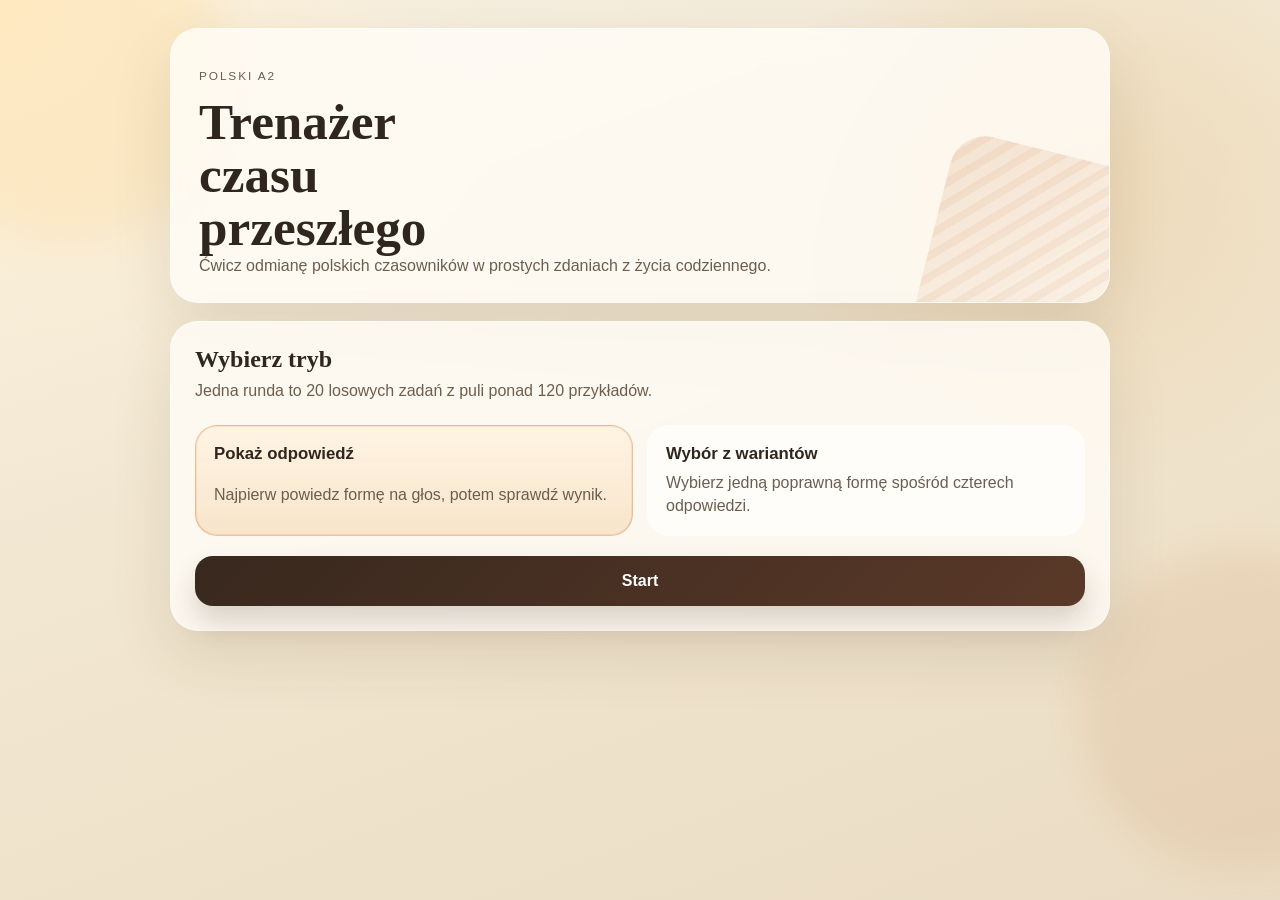
==== czas przeszły/index.html @ 6ef6fe53 "add new pages" ====
<!doctype html>
<html lang="pl">
  <head>
    <meta charset="UTF-8" />
    <meta name="viewport" content="width=device-width, initial-scale=1.0" />
    <title>Trenażer czasu przeszłego</title>
    <link rel="stylesheet" href="./style.css" />
  </head>
  <body>
    <div class="page-glow page-glow-left"></div>
    <div class="page-glow page-glow-right"></div>
    <main class="app-shell">
      <header class="hero">
        <p class="eyebrow">Polski A2</p>
        <h1>Trenażer czasu przeszłego</h1>
        <p class="hero-copy">
          Ćwicz odmianę polskich czasowników w prostych zdaniach z życia
          codziennego.
        </p>
      </header>

      <section class="panel setup-panel">
        <div class="panel-head">
          <h2>Wybierz tryb</h2>
          <p>Jedna runda to 20 losowych zadań z puli ponad 120 przykładów.</p>
        </div>

        <div class="mode-picker" id="modePicker">
          <button
            class="mode-card is-active"
            type="button"
            data-mode="show-answer"
          >
            <span class="mode-title">Pokaż odpowiedź</span>
            <span class="mode-desc"
              >Najpierw powiedz formę na głos, potem sprawdź wynik.</span
            >
          </button>

          <button class="mode-card" type="button" data-mode="multiple-choice">
            <span class="mode-title">Wybór z wariantów</span>
            <span class="mode-desc"
              >Wybierz jedną poprawną formę spośród czterech odpowiedzi.</span
            >
          </button>
        </div>

        <button class="start-button" id="startButton" type="button">
          Start
        </button>
      </section>

      <section class="panel trainer-panel is-hidden" id="trainerPanel">
        <div class="stats-bar">
          <div class="stat">
            <span class="stat-label">Postęp</span>
            <strong id="progressValue">0 / 20</strong>
          </div>
          <div class="stat">
            <span class="stat-label">Poprawne</span>
            <strong id="scoreValue">0</strong>
          </div>
          <div class="stat">
            <span class="stat-label">Skuteczność</span>
            <strong id="accuracyValue">0%</strong>
          </div>
        </div>

        <article class="task-card" id="taskCard">
          <div class="task-meta">
            <span class="meta-pill" id="modeLabel">Tryb</span>
            <span class="meta-pill" id="personLabel">Osoba</span>
          </div>

          <p class="sentence" id="sentenceText"></p>

          <div class="answer-slot" id="answerSlot">
            <span class="answer-slot-label"
              >Tutaj pojawi się odpowiedź lub warianty</span
            >
          </div>

          <div class="hint-grid">
            <div class="hint-box">
              <span class="hint-label">czasownik</span>
              <strong id="verbHint"></strong>
            </div>
            <div class="hint-box">
              <span class="hint-label">osoba</span>
              <strong id="personHint"></strong>
            </div>
          </div>

          <div class="feedback is-hidden" id="feedbackBox"></div>

          <div class="self-check is-hidden" id="selfCheckBox">
            <span class="self-check-label"
              >Czy powiedziałeś poprawną formę?</span
            >
            <div class="self-check-actions">
              <button
                class="secondary-button"
                id="markCorrectButton"
                type="button"
              >
                Tak
              </button>
              <button
                class="secondary-button danger"
                id="markWrongButton"
                type="button"
              >
                Nie
              </button>
            </div>
          </div>
        </article>

        <div class="action-row">
          <button class="primary-button" id="checkButton" type="button">
            Sprawdź
          </button>
          <button
            class="secondary-button is-hidden"
            id="nextButton"
            type="button"
          >
            Następne
          </button>
        </div>
      </section>

      <section class="panel result-panel is-hidden" id="resultPanel">
        <div class="panel-head">
          <h2>Twój wynik</h2>
          <p id="resultSummary"></p>
        </div>

        <div class="result-grid">
          <div class="result-box">
            <span class="hint-label">Skuteczność</span>
            <strong id="resultAccuracy"></strong>
          </div>
          <div class="result-box">
            <span class="hint-label">Najwięcej błędów</span>
            <strong id="resultWeakSpots"></strong>
          </div>
        </div>

        <div class="mistakes-block">
          <h3>Lista błędów</h3>
          <div id="mistakesList" class="mistakes-list"></div>
        </div>

        <button class="start-button" id="restartButton" type="button">
          Zagraj jeszcze raz
        </button>
      </section>
    </main>

    <script src="./script.js"></script>
  </body>
</html>
---- czas przeszły/style.css ----
:root {
  --bg: #f6f0e4;
  --bg-deep: #eadcc4;
  --card: rgba(255, 252, 246, 0.84);
  --card-strong: #fffdf8;
  --ink: #2f261d;
  --muted: #6c5e4f;
  --line: rgba(79, 61, 41, 0.14);
  --accent: #c46d2d;
  --accent-soft: rgba(196, 109, 45, 0.14);
  --good: #247a52;
  --good-soft: rgba(36, 122, 82, 0.12);
  --bad: #b13d2f;
  --bad-soft: rgba(177, 61, 47, 0.12);
  --shadow: 0 24px 60px rgba(79, 54, 27, 0.12);
}

* {
  box-sizing: border-box;
}

body {
  margin: 0;
  min-height: 100vh;
  position: relative;
  overflow-x: hidden;
  background:
    radial-gradient(circle at top left, rgba(255, 240, 211, 0.95), transparent 32%),
    radial-gradient(circle at right 15% top 20%, rgba(230, 197, 146, 0.4), transparent 24%),
    linear-gradient(160deg, var(--bg) 0%, #f2e7d1 42%, var(--bg-deep) 100%);
  color: var(--ink);
  font-family: "Trebuchet MS", "Gill Sans", sans-serif;
  padding: 28px 16px 40px;
}

button,
input {
  font: inherit;
}

.page-glow {
  position: fixed;
  width: 320px;
  height: 320px;
  border-radius: 50%;
  filter: blur(18px);
  opacity: 0.4;
  pointer-events: none;
}

.page-glow-left {
  top: -80px;
  left: -90px;
  background: rgba(255, 210, 129, 0.55);
}

.page-glow-right {
  right: -120px;
  bottom: 30px;
  background: rgba(196, 109, 45, 0.25);
}

.app-shell {
  width: min(940px, 100%);
  margin: 0 auto;
  display: grid;
  gap: 18px;
}

.hero,
.panel {
  position: relative;
  background: var(--card);
  backdrop-filter: blur(12px);
  border: 1px solid rgba(255, 255, 255, 0.46);
  border-radius: 28px;
  box-shadow: var(--shadow);
}

.hero {
  padding: 28px 28px 24px;
  overflow: hidden;
}

.hero::after {
  content: "";
  position: absolute;
  inset: auto -40px -70px auto;
  width: 220px;
  height: 220px;
  border-radius: 36px;
  background:
    linear-gradient(135deg, rgba(196, 109, 45, 0.15), rgba(255, 255, 255, 0)),
    repeating-linear-gradient(
      135deg,
      rgba(196, 109, 45, 0.08) 0,
      rgba(196, 109, 45, 0.08) 8px,
      transparent 8px,
      transparent 18px
    );
  transform: rotate(14deg);
}

.eyebrow,
.hint-label,
.stat-label,
.answer-slot-label {
  text-transform: uppercase;
  letter-spacing: 0.16em;
  font-size: 0.74rem;
  color: var(--muted);
}

.hero h1,
.panel-head h2,
.mistakes-block h3 {
  margin: 0;
  font-family: Georgia, "Times New Roman", serif;
}

.hero h1 {
  font-size: clamp(2rem, 4vw, 3.4rem);
  line-height: 1.04;
  max-width: 12ch;
}

.hero-copy,
.panel-head p,
.feedback-copy,
.mistake-card p {
  margin: 0;
  color: var(--muted);
  line-height: 1.5;
}

.setup-panel,
.trainer-panel,
.result-panel {
  padding: 24px;
}

.panel-head {
  display: grid;
  gap: 6px;
}

.mode-picker {
  display: grid;
  grid-template-columns: repeat(2, minmax(0, 1fr));
  gap: 14px;
  margin: 22px 0 20px;
}

.mode-card,
.start-button,
.primary-button,
.secondary-button,
.option-button {
  border: 0;
  cursor: pointer;
  transition:
    transform 0.18s ease,
    background-color 0.18s ease,
    border-color 0.18s ease,
    box-shadow 0.18s ease;
}

.mode-card {
  text-align: left;
  padding: 18px;
  border-radius: 22px;
  background: rgba(255, 255, 255, 0.64);
  border: 1px solid transparent;
  color: var(--ink);
  display: grid;
  gap: 8px;
}

.mode-card:hover,
.start-button:hover,
.primary-button:hover,
.secondary-button:hover,
.option-button:hover {
  transform: translateY(-1px);
}

.mode-card.is-active {
  background: linear-gradient(180deg, rgba(255, 244, 228, 0.98), rgba(247, 226, 198, 0.9));
  border-color: rgba(196, 109, 45, 0.36);
  box-shadow: inset 0 0 0 1px rgba(196, 109, 45, 0.12);
}

.mode-title {
  font-weight: 700;
  font-size: 1.05rem;
}

.mode-desc {
  color: var(--muted);
  line-height: 1.4;
}

.start-button,
.primary-button {
  width: 100%;
  padding: 16px 18px;
  border-radius: 18px;
  background: linear-gradient(135deg, #38281e, #5a3928);
  color: #fff;
  font-weight: 700;
  box-shadow: 0 16px 28px rgba(53, 34, 23, 0.18);
}

.secondary-button {
  padding: 14px 18px;
  border-radius: 18px;
  background: rgba(255, 255, 255, 0.74);
  color: var(--ink);
  border: 1px solid var(--line);
}

.secondary-button.danger {
  color: var(--bad);
  border-color: rgba(177, 61, 47, 0.2);
}

.stats-bar {
  display: grid;
  grid-template-columns: repeat(3, minmax(0, 1fr));
  gap: 12px;
}

.stat,
.hint-box,
.result-box {
  background: rgba(255, 255, 255, 0.72);
  border: 1px solid var(--line);
  border-radius: 18px;
  padding: 14px 16px;
  display: grid;
  gap: 6px;
}

.stat strong,
.hint-box strong,
.result-box strong {
  font-size: 1.02rem;
}

.task-card {
  margin-top: 18px;
  padding: 22px;
  border-radius: 24px;
  background: var(--card-strong);
  border: 1px solid rgba(213, 195, 169, 0.7);
  display: grid;
  gap: 18px;
}

.task-meta,
.hint-grid,
.action-row,
.self-check-actions,
.result-grid {
  display: grid;
  gap: 12px;
}

.task-meta {
  grid-template-columns: repeat(2, max-content);
}

.meta-pill {
  display: inline-flex;
  align-items: center;
  min-height: 34px;
  padding: 6px 12px;
  border-radius: 999px;
  background: var(--accent-soft);
  color: #8a4c1d;
  font-weight: 700;
}

.sentence {
  margin: 0;
  font-family: Georgia, "Times New Roman", serif;
  font-size: clamp(1.45rem, 3vw, 2.15rem);
  line-height: 1.35;
}

.answer-slot {
  min-height: 118px;
  padding: 18px;
  border-radius: 22px;
  border: 2px dashed rgba(114, 90, 62, 0.24);
  background:
    linear-gradient(180deg, rgba(255, 248, 238, 0.92), rgba(255, 255, 255, 0.92));
  display: grid;
  align-content: center;
  gap: 12px;
}

.answer-display {
  font-size: 1.4rem;
  font-weight: 700;
}

.options-grid {
  display: grid;
  grid-template-columns: repeat(2, minmax(0, 1fr));
  gap: 12px;
}

.option-button {
  padding: 14px 16px;
  text-align: left;
  border-radius: 18px;
  background: rgba(255, 255, 255, 0.9);
  border: 1px solid var(--line);
  color: var(--ink);
}

.option-button.is-selected {
  background: rgba(255, 244, 228, 0.95);
  border-color: rgba(196, 109, 45, 0.42);
  box-shadow: inset 0 0 0 1px rgba(196, 109, 45, 0.1);
}

.option-button.is-correct {
  background: var(--good-soft);
  border-color: rgba(36, 122, 82, 0.42);
  color: var(--good);
}

.option-button.is-wrong {
  background: var(--bad-soft);
  border-color: rgba(177, 61, 47, 0.42);
  color: var(--bad);
}

.feedback {
  border-radius: 20px;
  padding: 16px 18px;
  border: 1px solid transparent;
  display: grid;
  gap: 8px;
}

.feedback.good {
  background: var(--good-soft);
  border-color: rgba(36, 122, 82, 0.2);
}

.feedback.bad {
  background: var(--bad-soft);
  border-color: rgba(177, 61, 47, 0.2);
}

.feedback-title {
  font-weight: 700;
}

.feedback.good .feedback-title,
.answer-good {
  color: var(--good);
}

.feedback.bad .feedback-title,
.answer-bad {
  color: var(--bad);
}

.hint-grid,
.result-grid {
  grid-template-columns: repeat(2, minmax(0, 1fr));
}

.self-check {
  padding: 16px 18px;
  border-radius: 20px;
  background: rgba(255, 244, 228, 0.7);
  border: 1px solid rgba(196, 109, 45, 0.16);
  display: grid;
  gap: 12px;
}

.self-check-label {
  font-weight: 700;
}

.action-row {
  grid-template-columns: minmax(0, 1fr) auto;
  margin-top: 16px;
}

.primary-button:disabled,
.secondary-button:disabled,
.option-button:disabled {
  cursor: default;
  opacity: 0.66;
  transform: none;
}

.mistakes-block {
  margin-top: 22px;
  display: grid;
  gap: 14px;
}

.mistakes-list {
  display: grid;
  gap: 12px;
}

.mistake-card {
  padding: 16px 18px;
  border-radius: 18px;
  background: rgba(255, 255, 255, 0.8);
  border: 1px solid var(--line);
  display: grid;
  gap: 8px;
}

.mistake-card strong {
  display: block;
  margin-bottom: 2px;
}

.is-hidden {
  display: none !important;
}

@media (max-width: 760px) {
  body {
    padding: 18px 12px 26px;
  }

  .hero,
  .setup-panel,
  .trainer-panel,
  .result-panel {
    padding: 20px;
  }

  .mode-picker,
  .stats-bar,
  .hint-grid,
  .result-grid,
  .options-grid,
  .action-row {
    grid-template-columns: 1fr;
  }

  .task-meta {
    grid-template-columns: 1fr;
  }

  .sentence {
    font-size: 1.7rem;
  }
}
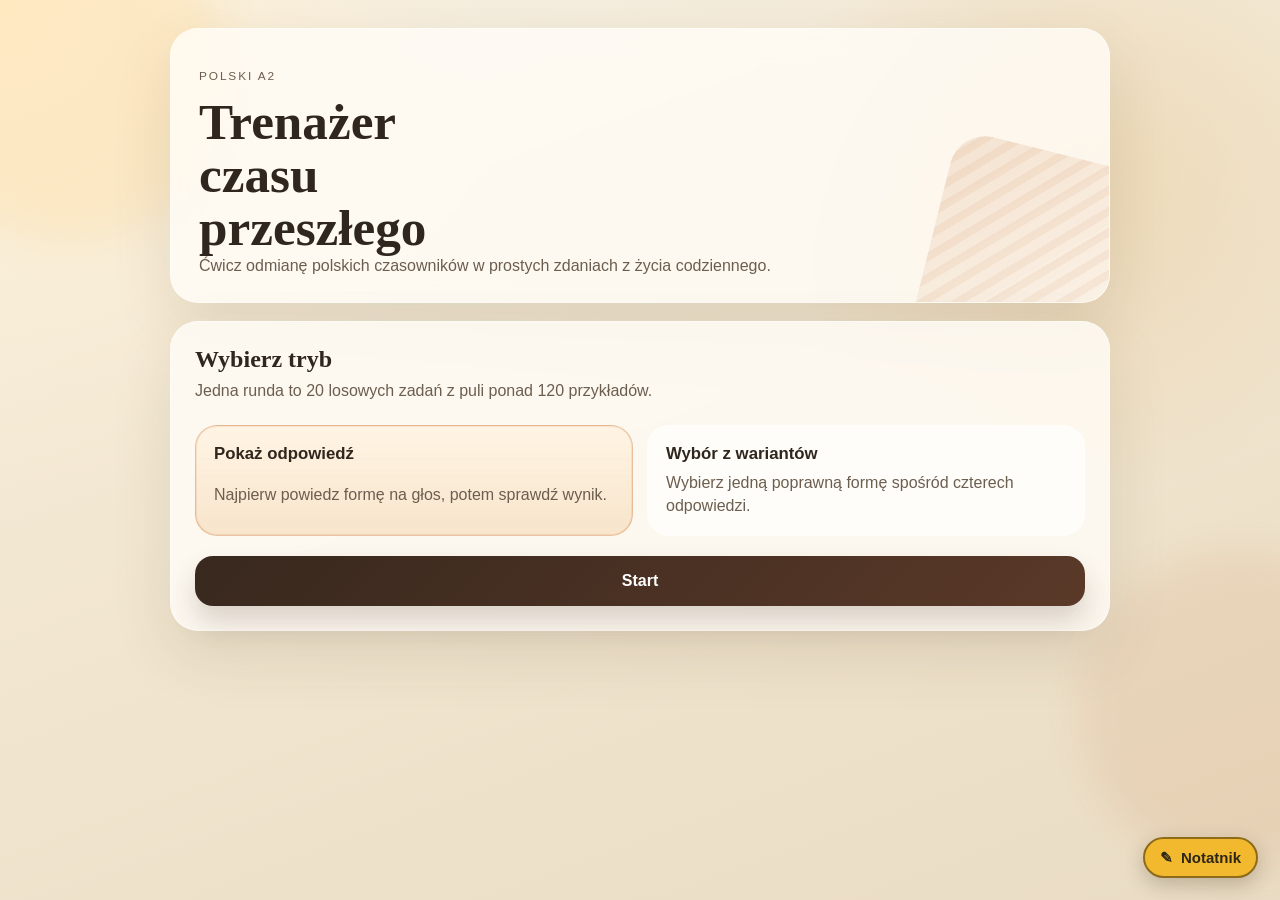
==== commit 331cb979: "add notebook" ====
--- a/czas przeszły/index.html
+++ b/czas przeszły/index.html
@@ -5,6 +5,7 @@
     <meta name="viewport" content="width=device-width, initial-scale=1.0" />
     <title>Trenażer czasu przeszłego</title>
     <link rel="stylesheet" href="./style.css" />
+    <link rel="stylesheet" href="../notebook.css" />
   </head>
   <body>
     <div class="page-glow page-glow-left"></div>
@@ -159,5 +160,6 @@
     </main>
 
     <script src="./script.js"></script>
+    <script src="../notebook.js"></script>
   </body>
 </html>
--- a/notebook.css
+++ b/notebook.css
@@ -0,0 +1,68 @@
+.lesson-notebook-launcher,
+.lesson-notebook,
+.lesson-notebook * { box-sizing: border-box; }
+
+.lesson-notebook-launcher {
+  position: fixed; right: 22px; bottom: 22px; z-index: 2147483646;
+  display: inline-flex; align-items: center; gap: 8px; min-width: 0;
+  margin: 0; padding: 11px 15px; border: 2px solid #8d6b18;
+  border-radius: 999px; background: #f2b92f; color: #2d2617;
+  box-shadow: 0 7px 20px rgba(52, 42, 17, 0.24);
+  font: 700 15px/1 Arial, sans-serif; letter-spacing: 0;
+  text-transform: none; cursor: pointer;
+}
+.lesson-notebook-launcher:hover { background: #ffc943; transform: translateY(-1px); }
+.lesson-notebook-launcher[hidden], .lesson-notebook[hidden] { display: none; }
+
+.lesson-notebook {
+  position: fixed; z-index: 2147483647;
+  width: min(390px, calc(100vw - 24px)); margin: 0; overflow: hidden;
+  border: 2px solid #8d6b18; border-radius: 15px; background: #fffdf3;
+  color: #28241c; box-shadow: 0 15px 44px rgba(32, 27, 14, 0.28);
+  font-family: Arial, sans-serif;
+}
+.lesson-notebook-header {
+  display: flex; align-items: center; gap: 8px; min-height: 48px;
+  padding: 6px 7px 6px 12px; background: #f2b92f;
+  cursor: grab; touch-action: none; user-select: none;
+}
+.lesson-notebook.is-dragging .lesson-notebook-header { cursor: grabbing; }
+.lesson-notebook-grip { color: #705716; font-size: 20px; line-height: 1; letter-spacing: -3px; }
+.lesson-notebook-title {
+  flex: 1; margin: 0; color: #2d2617;
+  font: 800 16px/1.1 Arial, sans-serif; letter-spacing: 0.02em;
+}
+.lesson-notebook-controls { display: flex; gap: 5px; }
+.lesson-notebook-control {
+  display: grid; place-items: center; width: 34px; height: 32px; min-width: 34px;
+  margin: 0; padding: 0; border: 1px solid rgba(74, 55, 11, 0.35);
+  border-radius: 8px; background: rgba(255, 255, 255, 0.72); color: #342b17;
+  box-shadow: none; font: 800 14px/1 Arial, sans-serif; letter-spacing: 0;
+  text-transform: none; cursor: pointer;
+}
+.lesson-notebook-control:hover { background: #fff; transform: none; }
+.lesson-notebook-control:focus-visible,
+.lesson-notebook-launcher:focus-visible,
+.lesson-notebook-text:focus-visible {
+  outline: 3px solid rgba(43, 91, 158, 0.5); outline-offset: 2px;
+}
+.lesson-notebook-body { padding: 10px; }
+.lesson-notebook-text {
+  display: block; width: 100%; height: 250px; min-height: 130px;
+  margin: 0; padding: 13px 14px; resize: both;
+  border: 1px solid #d5c894; border-radius: 10px;
+  background: repeating-linear-gradient(to bottom, #fffef8 0, #fffef8 calc(1.55em - 1px), #e9e2c8 calc(1.55em - 1px), #e9e2c8 1.55em);
+  color: #29251d; box-shadow: inset 0 1px 4px rgba(67, 54, 22, 0.08);
+  font-family: Georgia, "Times New Roman", serif; line-height: 1.55;
+}
+.lesson-notebook-status {
+  min-height: 16px; margin: 6px 3px 0; color: #756944;
+  font: 12px/1.2 Arial, sans-serif; text-align: right;
+}
+.lesson-notebook.is-collapsed .lesson-notebook-body { display: none; }
+
+@media (max-width: 520px) {
+  .lesson-notebook-launcher { right: 12px; bottom: 12px; }
+  .lesson-notebook { width: calc(100vw - 16px); }
+  .lesson-notebook-text { height: 210px; }
+}
